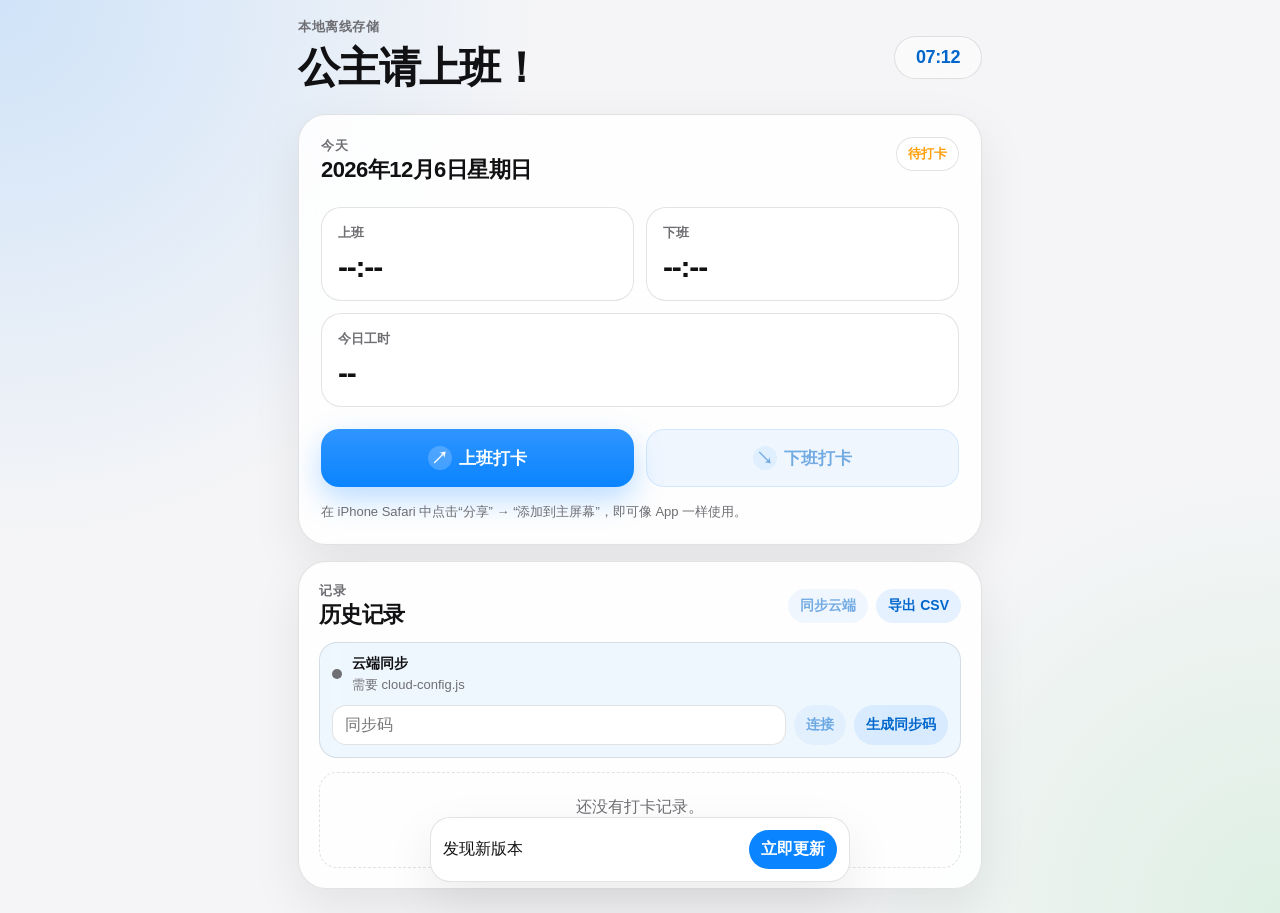
==== index.html @ 79efb6a6 "Add button to generate sync code in index.html" ====
<!doctype html>
<html lang="zh-CN">
<head>
  <meta charset="utf-8" />
  <meta name="viewport" content="width=device-width, initial-scale=1, viewport-fit=cover" />
  <meta name="description" content="一个极简、离线可用、支持云端同步的工作打卡 PWA。" />
  <meta name="theme-color" content="#f5f5f7" media="(prefers-color-scheme: light)" />
  <meta name="theme-color" content="#0b0b0f" media="(prefers-color-scheme: dark)" />
  <meta name="apple-mobile-web-app-capable" content="yes" />
  <meta name="apple-mobile-web-app-status-bar-style" content="default" />
  <meta name="apple-mobile-web-app-title" content="上班打卡" />
  <title>上班打卡</title>
  <link rel="manifest" href="./manifest.json" />
  <link rel="apple-touch-icon" href="./icons/apple-touch-icon.png" />
  <link rel="icon" type="image/png" sizes="192x192" href="./icons/icon-192.png" />
  <link rel="stylesheet" href="./style.css" />
</head>
<body>
  <noscript>
    <div class="noscript">这个打卡应用需要启用 JavaScript 才能运行。 / This work clock app needs JavaScript to run.</div>
  </noscript>

  <div class="app-shell">
    <header class="topbar" aria-label="应用顶部信息" data-i18n-aria-label="topbarAria">
      <div>
        <p class="eyebrow" id="connectionStatus">本地离线存储</p>
        <h1>公主请上班！</h1>
      </div>
      <div class="clock-pill" aria-live="polite">
        <span id="currentTime">--:--</span>
      </div>
    </header>

    <main>
      <section class="card today-card" aria-labelledby="todayTitle">
        <div class="section-heading">
          <div>
            <p class="eyebrow" data-i18n="todayEyebrow">今天</p>
            <h2 id="todayTitle">--</h2>
          </div>
          <span class="status-badge" id="todayStatus">待打卡</span>
        </div>

        <div class="summary-grid" aria-label="今日打卡摘要" data-i18n-aria-label="summaryAria">
          <div class="summary-item">
            <span data-i18n="clockInLabel">上班</span>
            <strong id="todayIn">--:--</strong>
          </div>
          <div class="summary-item">
            <span data-i18n="clockOutLabel">下班</span>
            <strong id="todayOut">--:--</strong>
          </div>
          <div class="summary-item wide">
            <span data-i18n="durationLabel">今日工时</span>
            <strong id="todayDuration">--</strong>
          </div>
        </div>

        <div class="action-row">
          <button class="primary-button" id="clockInButton" type="button">
            <span class="button-icon">↗</span>
            <span class="button-label" data-i18n="clockInButton">上班打卡</span>
          </button>
          <button class="secondary-button" id="clockOutButton" type="button">
            <span class="button-icon">↘</span>
            <span class="button-label" data-i18n="clockOutButton">下班打卡</span>
          </button>
        </div>

        <p class="hint" id="installHint" data-i18n="installHint">在 iPhone Safari 中点击“分享” → “添加到主屏幕”，即可像 App 一样使用。</p>
      </section>

      <section class="card history-card" aria-labelledby="historyTitle">
        <div class="section-heading compact">
          <div>
            <p class="eyebrow" data-i18n="recordsEyebrow">记录</p>
            <h2 id="historyTitle" data-i18n="historyTitle">历史记录</h2>
          </div>
          <div class="toolbar-buttons">
            <button class="text-button" id="cloudSyncButton" type="button" data-i18n="cloudSyncButton">同步云端</button>
            <button class="text-button" id="exportButton" type="button" data-i18n="exportButton">导出 CSV</button>
          </div>
        </div>

        <div class="cloud-sync" id="cloudSyncPanel">
          <div class="cloud-sync-status">
            <span class="cloud-dot" id="cloudDot" aria-hidden="true"></span>
            <div>
              <div class="cloud-title" data-i18n="cloudTitle">云端同步</div>
              <div class="cloud-meta" id="cloudStatus">未配置</div>
            </div>
          </div>
          <div class="cloud-form">
            <input class="cloud-input" id="cloudCodeInput" type="password" autocomplete="off" placeholder="同步码" aria-label="云端同步码" data-i18n-placeholder="syncCodePlaceholder" data-i18n-aria-label="syncCodeAria" />
            <button class="text-button" id="cloudConnectButton" type="button" data-i18n="connectButton">连接</button>
            <button class="text-button" id="cloudCreateButton" type="button">生成同步码</button>
            <button class="text-button danger-text-button" id="cloudDisconnectButton" type="button" hidden data-i18n="disconnectButton">断开</button>
          </div>
        </div>

        <div class="history-list" id="historyList" aria-live="polite"></div>
      </section>
    </main>
  </div>

  <div class="toast" id="toast" role="status" aria-live="polite"></div>

  <div class="update-banner" id="updateBanner" hidden>
    <span data-i18n="updateAvailable">发现新版本</span>
    <button id="reloadButton" type="button" data-i18n="reloadButton">立即更新</button>
  </div>
  
  <script src="./cloud-config.js" defer></script>
  <script src="./script.js" defer></script>
</body>
</html>
---- style.css ----
:root {
  color-scheme: light dark;
  --bg: #f5f5f7;
  --card: rgba(255, 255, 255, 0.88);
  --card-strong: #ffffff;
  --text: #111113;
  --muted: #6e6e73;
  --line: rgba(60, 60, 67, 0.14);
  --blue: #0a84ff;
  --blue-strong: #0066cc;
  --green: #34c759;
  --orange: #ff9f0a;
  --shadow: 0 18px 50px rgba(0, 0, 0, 0.08);
  --radius-large: 28px;
  --radius-medium: 20px;
  --safe-top: env(safe-area-inset-top, 0px);
  --safe-bottom: env(safe-area-inset-bottom, 0px);
  font-family: -apple-system, BlinkMacSystemFont, "SF Pro Display", "SF Pro Text", "Helvetica Neue", Arial, sans-serif;
}

@media (prefers-color-scheme: dark) {
  :root {
    --bg: #0b0b0f;
    --card: rgba(28, 28, 30, 0.88);
    --card-strong: #1c1c1e;
    --text: #f5f5f7;
    --muted: #98989d;
    --line: rgba(235, 235, 245, 0.13);
    --blue-strong: #409cff;
    --shadow: 0 18px 50px rgba(0, 0, 0, 0.32);
  }
}

* {
  box-sizing: border-box;
}

html {
  min-height: 100%;
  background: var(--bg);
}

body {
  min-height: 100%;
  margin: 0;
  color: var(--text);
  background:
    radial-gradient(circle at top left, rgba(10, 132, 255, 0.16), transparent 34rem),
    radial-gradient(circle at bottom right, rgba(52, 199, 89, 0.12), transparent 28rem),
    var(--bg);
  -webkit-font-smoothing: antialiased;
  text-rendering: optimizeLegibility;
}

button,
input,
textarea,
select {
  font: inherit;
}

button {
  border: 0;
  cursor: pointer;
  -webkit-tap-highlight-color: transparent;
}

button:disabled {
  cursor: not-allowed;
  opacity: 0.55;
}

.noscript {
  margin: 1rem;
  padding: 1rem;
  border-radius: 16px;
  color: #ffffff;
  background: #ff3b30;
}

.app-shell {
  width: min(100%, 720px);
  min-height: 100dvh;
  margin: 0 auto;
  padding: calc(18px + var(--safe-top)) 18px calc(24px + var(--safe-bottom));
}

.topbar {
  display: flex;
  align-items: center;
  justify-content: space-between;
  gap: 18px;
  margin-bottom: 18px;
}

.topbar-actions {
  flex: none;
  display: flex;
  align-items: center;
  gap: 8px;
}

.language-switch {
  display: inline-flex;
  gap: 2px;
  padding: 3px;
  border: 1px solid var(--line);
  border-radius: 999px;
  background: rgba(255, 255, 255, 0.54);
  backdrop-filter: blur(24px);
  -webkit-backdrop-filter: blur(24px);
}

.language-option {
  min-width: 38px;
  height: 32px;
  padding: 0 10px;
  border-radius: 999px;
  color: var(--muted);
  background: transparent;
  font-size: 13px;
  font-weight: 780;
}

.language-option.active {
  color: #ffffff;
  background: var(--blue);
}

h1,
h2,
p {
  margin: 0;
}

h1 {
  margin-top: 4px;
  font-size: clamp(28px, 7vw, 42px);
  font-weight: 800;
  letter-spacing: -0.04em;
}

h2 {
  font-size: 22px;
  font-weight: 750;
  letter-spacing: -0.025em;
}

.eyebrow {
  color: var(--muted);
  font-size: 13px;
  font-weight: 650;
  letter-spacing: 0.04em;
  text-transform: uppercase;
}

.clock-pill,
.status-badge {
  flex: none;
  border: 1px solid var(--line);
  border-radius: 999px;
  background: rgba(255, 255, 255, 0.54);
  backdrop-filter: blur(24px);
  -webkit-backdrop-filter: blur(24px);
}

@media (prefers-color-scheme: dark) {
  .language-switch,
  .clock-pill,
  .status-badge {
    background: rgba(255, 255, 255, 0.07);
  }
}

.clock-pill {
  min-width: 88px;
  padding: 10px 14px;
  text-align: center;
  color: var(--blue-strong);
  font-size: 18px;
  font-weight: 800;
  letter-spacing: -0.02em;
}

.card {
  border: 1px solid var(--line);
  border-radius: var(--radius-large);
  background: var(--card);
  box-shadow: var(--shadow);
  backdrop-filter: blur(28px);
  -webkit-backdrop-filter: blur(28px);
}

.today-card {
  padding: 22px;
}

.history-card {
  margin-top: 16px;
  padding: 20px;
}

.section-heading {
  display: flex;
  align-items: flex-start;
  justify-content: space-between;
  gap: 16px;
}

.section-heading.compact {
  align-items: center;
  margin-bottom: 12px;
}

.toolbar-buttons {
  display: flex;
  flex-wrap: wrap;
  justify-content: flex-end;
  gap: 8px;
}

.status-badge {
  padding: 7px 11px;
  color: var(--orange);
  font-size: 13px;
  font-weight: 750;
  white-space: nowrap;
}

.status-badge.done {
  color: var(--green);
}

.status-badge.working {
  color: var(--blue-strong);
}

.summary-grid {
  display: grid;
  grid-template-columns: repeat(2, minmax(0, 1fr));
  gap: 12px;
  margin: 22px 0;
}

.summary-item {
  min-height: 92px;
  padding: 16px;
  border: 1px solid var(--line);
  border-radius: var(--radius-medium);
  background: var(--card-strong);
}

.summary-item.wide {
  grid-column: 1 / -1;
}

.summary-item span {
  display: block;
  color: var(--muted);
  font-size: 13px;
  font-weight: 650;
}

.summary-item strong {
  display: block;
  margin-top: 8px;
  font-size: 30px;
  font-weight: 820;
  letter-spacing: -0.04em;
}

.action-row {
  display: grid;
  grid-template-columns: repeat(2, minmax(0, 1fr));
  gap: 12px;
}

.primary-button,
.secondary-button {
  min-height: 58px;
  padding: 0 16px;
  border-radius: 18px;
  font-size: 17px;
  font-weight: 780;
  transition: transform 140ms ease, opacity 140ms ease;
}

.primary-button:active,
.secondary-button:active,
.text-button:active {
  transform: scale(0.98);
}

.primary-button {
  color: #ffffff;
  background: linear-gradient(180deg, #2f95ff, #0a84ff);
  box-shadow: 0 12px 30px rgba(10, 132, 255, 0.28);
}

.secondary-button {
  color: var(--blue-strong);
  border: 1px solid rgba(10, 132, 255, 0.24);
  background: rgba(10, 132, 255, 0.1);
}

.button-icon {
  display: inline-flex;
  width: 24px;
  height: 24px;
  align-items: center;
  justify-content: center;
  margin-right: 3px;
  border-radius: 999px;
  background: rgba(255, 255, 255, 0.2);
}

.secondary-button .button-icon {
  background: rgba(10, 132, 255, 0.14);
}

.hint {
  margin-top: 16px;
  color: var(--muted);
  font-size: 13px;
  line-height: 1.45;
}

.text-button {
  padding: 8px 12px;
  border-radius: 999px;
  color: var(--blue-strong);
  background: rgba(10, 132, 255, 0.1);
  font-size: 14px;
  font-weight: 720;
}

.danger-text-button {
  color: #dc2626;
  background: rgba(220, 38, 38, 0.1);
}

.cloud-sync {
  display: grid;
  gap: 12px;
  margin-bottom: 14px;
  padding: 12px;
  border: 1px solid var(--line);
  border-radius: 18px;
  background: rgba(10, 132, 255, 0.06);
}

.cloud-sync-status {
  display: flex;
  min-width: 0;
  align-items: center;
  gap: 10px;
}

.cloud-dot {
  flex: none;
  width: 10px;
  height: 10px;
  border-radius: 999px;
  background: var(--muted);
}

.cloud-dot.ready {
  background: var(--green);
}

.cloud-dot.syncing {
  background: var(--blue);
  animation: pulse 900ms ease-in-out infinite;
}

.cloud-dot.offline,
.cloud-dot.error {
  background: var(--orange);
}

.cloud-title {
  font-size: 14px;
  font-weight: 760;
}

.cloud-meta {
  margin-top: 3px;
  color: var(--muted);
  font-size: 13px;
  line-height: 1.35;
}

.cloud-form {
  display: grid;
  grid-template-columns: minmax(0, 1fr) auto auto;
  gap: 8px;
}

.cloud-input {
  min-width: 0;
  min-height: 40px;
  padding: 0 12px;
  border: 1px solid var(--line);
  border-radius: 14px;
  color: var(--text);
  background: var(--card-strong);
  outline: none;
}

.cloud-input:focus {
  border-color: rgba(10, 132, 255, 0.7);
}

.history-list {
  display: grid;
  gap: 10px;
}

.history-item {
  display: grid;
  grid-template-columns: 1fr auto;
  gap: 12px;
  padding: 14px;
  border: 1px solid var(--line);
  border-radius: 18px;
  background: var(--card-strong);
}

.history-date {
  font-weight: 760;
  letter-spacing: -0.018em;
}

.history-meta {
  margin-top: 6px;
  color: var(--muted);
  font-size: 13px;
  line-height: 1.35;
}

.history-duration {
  align-self: center;
  padding: 7px 10px;
  border-radius: 999px;
  color: var(--blue-strong);
  background: rgba(10, 132, 255, 0.1);
  font-size: 13px;
  font-weight: 760;
  white-space: nowrap;
}

.empty-state {
  padding: 22px 14px;
  border: 1px dashed var(--line);
  border-radius: 18px;
  color: var(--muted);
  text-align: center;
  line-height: 1.55;
}

.toast {
  position: fixed;
  right: 18px;
  bottom: calc(22px + var(--safe-bottom));
  left: 18px;
  z-index: 20;
  max-width: 420px;
  margin: 0 auto;
  padding: 14px 16px;
  border: 1px solid var(--line);
  border-radius: 18px;
  color: var(--text);
  background: var(--card-strong);
  box-shadow: var(--shadow);
  opacity: 0;
  pointer-events: none;
  transform: translateY(16px);
  transition: opacity 180ms ease, transform 180ms ease;
}

.toast.show {
  opacity: 1;
  transform: translateY(0);
}

.update-banner {
  position: fixed;
  right: 18px;
  bottom: calc(18px + var(--safe-bottom));
  left: 18px;
  z-index: 30;
  display: flex;
  max-width: 420px;
  margin: 0 auto;
  align-items: center;
  justify-content: space-between;
  gap: 12px;
  padding: 12px;
  border: 1px solid var(--line);
  border-radius: 20px;
  background: var(--card-strong);
  box-shadow: var(--shadow);
}

.update-banner button {
  padding: 9px 12px;
  border-radius: 999px;
  color: #ffffff;
  background: var(--blue);
  font-weight: 750;
}

@media (max-width: 380px) {
  .app-shell {
    padding-right: 12px;
    padding-left: 12px;
  }

  .topbar {
    align-items: flex-start;
  }

  .topbar-actions {
    flex-direction: column;
    align-items: flex-end;
  }

  .today-card,
  .history-card {
    padding: 16px;
  }

  .action-row {
    grid-template-columns: 1fr;
  }
}

.history-actions {
  display: flex;
  align-items: center;
  gap: 12px;
}

.delete-history-btn {
  border: none;
  background: #fee2e2;
  color: #dc2626;
  border-radius: 999px;
  padding: 8px 12px;
  font-weight: 700;
  cursor: pointer;
}

.delete-history-btn:hover {
  background: #fecaca;
}

.hidden {
  display: none !important;
}

@keyframes pulse {
  0%,
  100% {
    transform: scale(1);
    opacity: 1;
  }

  50% {
    transform: scale(1.35);
    opacity: 0.62;
  }
}

@media (max-width: 460px) {
  .section-heading.compact {
    align-items: stretch;
    flex-direction: column;
  }

  .toolbar-buttons {
    justify-content: stretch;
  }

  .toolbar-buttons .text-button {
    flex: 1;
  }

  .cloud-form {
    grid-template-columns: 1fr;
  }
}
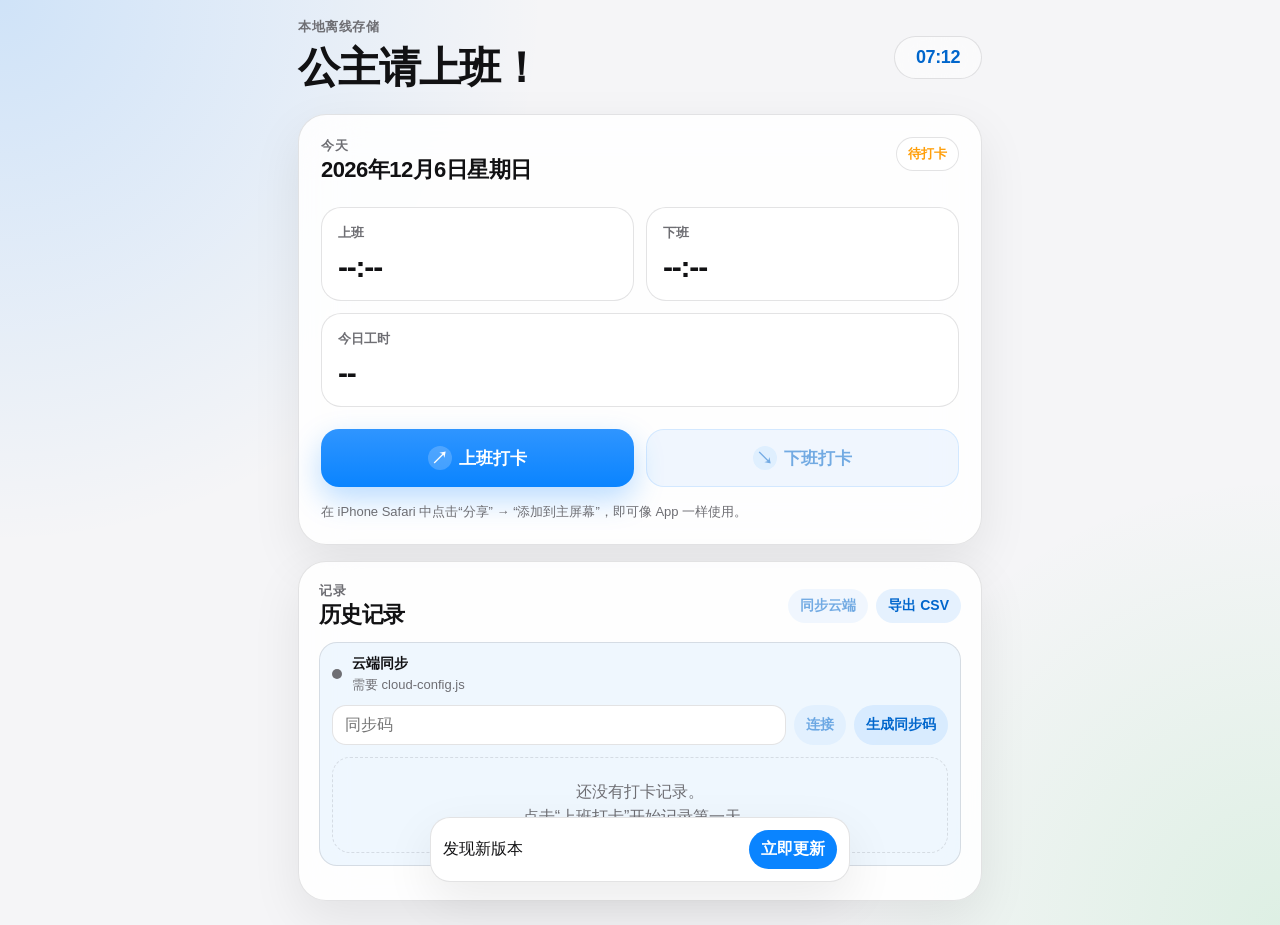
==== commit 5b3717a8: "Add sync code display section to index.html" ====
--- a/index.html
+++ b/index.html
@@ -95,6 +95,7 @@
             <button class="text-button" id="cloudConnectButton" type="button" data-i18n="connectButton">连接</button>
             <button class="text-button" id="cloudCreateButton" type="button">生成同步码</button>
             <button class="text-button danger-text-button" id="cloudDisconnectButton" type="button" hidden data-i18n="disconnectButton">断开</button>
+            <div id="syncCodeDisplay" hidden>当前同步码：<strong id="currentSyncCode"></strong><button id="copySyncCodeButton"class="text-button">复制</button>
           </div>
         </div>
 
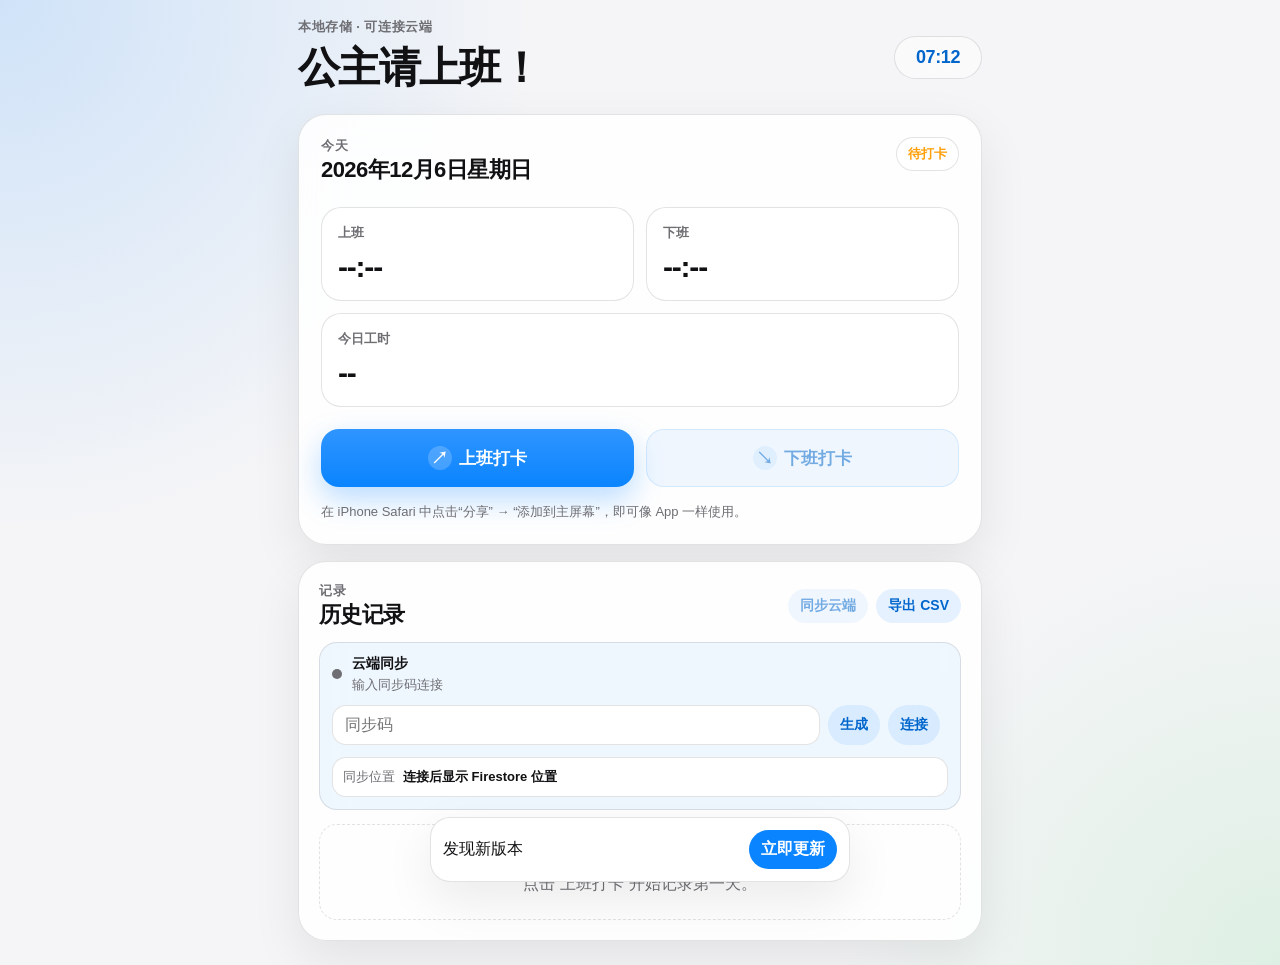
==== commit 828f3225: "Copy Generate Code" ====
--- a/index.html
+++ b/index.html
@@ -92,10 +92,19 @@
           </div>
           <div class="cloud-form">
             <input class="cloud-input" id="cloudCodeInput" type="password" autocomplete="off" placeholder="同步码" aria-label="云端同步码" data-i18n-placeholder="syncCodePlaceholder" data-i18n-aria-label="syncCodeAria" />
+            <button class="text-button" id="cloudCreateButton" type="button" data-i18n="createSyncCodeButton">生成</button>
             <button class="text-button" id="cloudConnectButton" type="button" data-i18n="connectButton">连接</button>
-            <button class="text-button" id="cloudCreateButton" type="button">生成同步码</button>
             <button class="text-button danger-text-button" id="cloudDisconnectButton" type="button" hidden data-i18n="disconnectButton">断开</button>
-            <div id="syncCodeDisplay" hidden>当前同步码：<strong id="currentSyncCode"></strong><button id="copySyncCodeButton"class="text-button">复制</button>
+          </div>
+          <div class="sync-code-display" id="syncCodeDisplay" hidden>
+            <span data-i18n="currentSyncCodeLabel">当前同步码</span>
+            <strong id="currentSyncCode"></strong>
+            <button id="copySyncCodeButton" class="text-button" type="button" data-i18n="copySyncCodeButton">复制</button>
+          </div>
+          <div class="cloud-destination" id="cloudDestination">
+            <span data-i18n="cloudDestinationLabel">同步位置</span>
+            <strong id="cloudDestinationText">--</strong>
+            <a class="cloud-console-link" id="cloudConsoleLink" href="#" target="_blank" rel="noopener" hidden data-i18n="cloudConsoleLink">查看数据</a>
           </div>
         </div>
 
--- a/style.css
+++ b/style.css
@@ -392,7 +392,7 @@
 
 .cloud-form {
   display: grid;
-  grid-template-columns: minmax(0, 1fr) auto auto;
+  grid-template-columns: minmax(0, 1fr) auto auto auto;
   gap: 8px;
 }
 
@@ -409,6 +409,52 @@
 
 .cloud-input:focus {
   border-color: rgba(10, 132, 255, 0.7);
+}
+
+.sync-code-display,
+.cloud-destination {
+  display: flex;
+  align-items: center;
+  gap: 8px;
+  min-width: 0;
+  padding: 10px;
+  border: 1px solid var(--line);
+  border-radius: 14px;
+  background: var(--card-strong);
+  color: var(--muted);
+  font-size: 13px;
+  line-height: 1.35;
+}
+
+.sync-code-display[hidden] {
+  display: none;
+}
+
+.sync-code-display strong,
+.cloud-destination strong {
+  min-width: 0;
+  color: var(--text);
+  font-weight: 760;
+  overflow-wrap: anywhere;
+}
+
+.sync-code-display strong {
+  flex: 1;
+}
+
+.sync-code-display .text-button {
+  flex: none;
+}
+
+.cloud-console-link {
+  flex: none;
+  color: var(--blue-strong);
+  font-weight: 760;
+  text-decoration: none;
+}
+
+.cloud-console-link:hover {
+  text-decoration: underline;
 }
 
 .history-list {
@@ -589,4 +635,10 @@
   .cloud-form {
     grid-template-columns: 1fr;
   }
-}
+
+  .sync-code-display,
+  .cloud-destination {
+    align-items: flex-start;
+    flex-direction: column;
+  }
+}
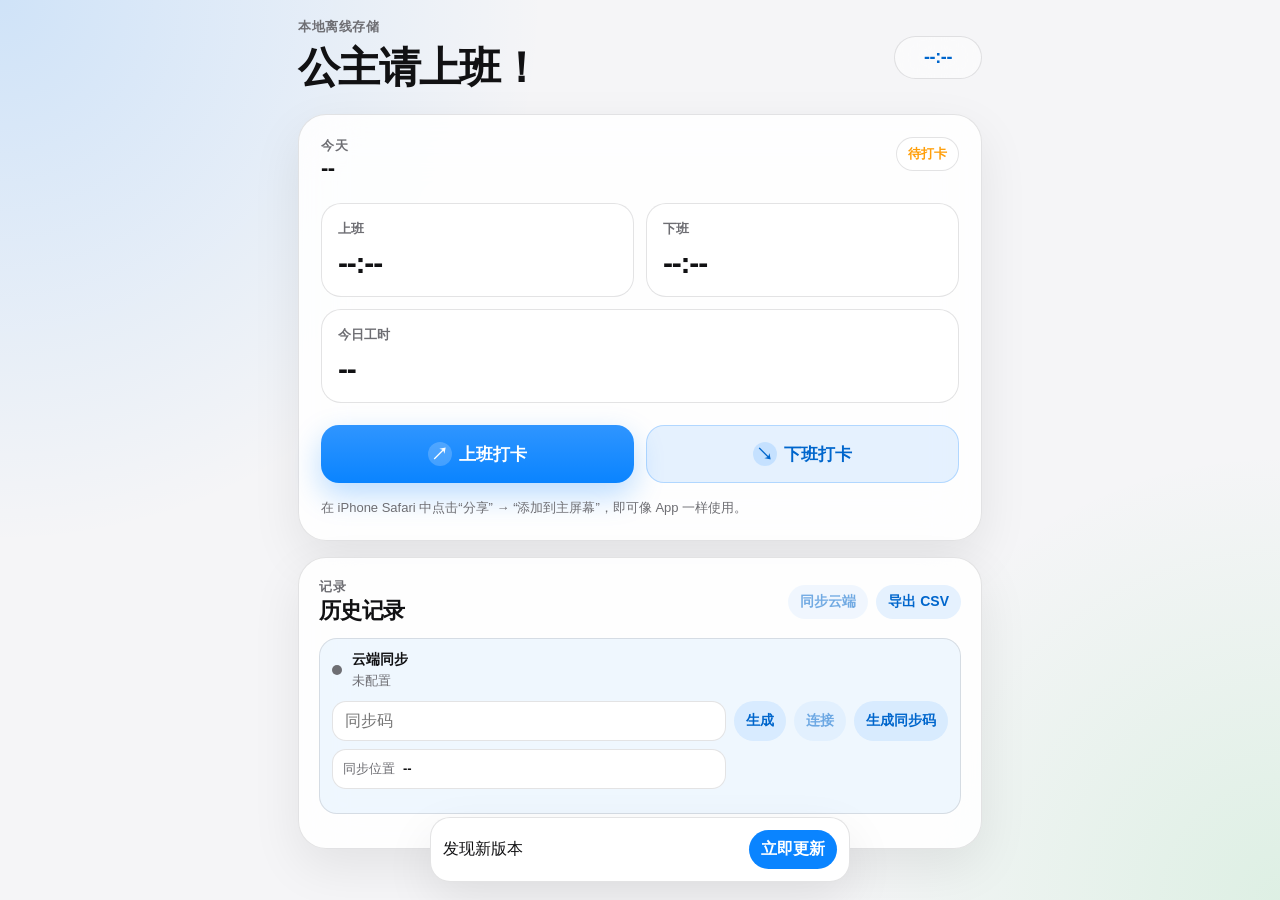
==== commit ac87c337: "Merge branch 'main' of https://github.com/Xiaojufafa/xiaojufafa.github.io" ====
--- a/index.html
+++ b/index.html
@@ -94,7 +94,9 @@
             <input class="cloud-input" id="cloudCodeInput" type="password" autocomplete="off" placeholder="同步码" aria-label="云端同步码" data-i18n-placeholder="syncCodePlaceholder" data-i18n-aria-label="syncCodeAria" />
             <button class="text-button" id="cloudCreateButton" type="button" data-i18n="createSyncCodeButton">生成</button>
             <button class="text-button" id="cloudConnectButton" type="button" data-i18n="connectButton">连接</button>
+            <button class="text-button" id="cloudCreateButton" type="button">生成同步码</button>
             <button class="text-button danger-text-button" id="cloudDisconnectButton" type="button" hidden data-i18n="disconnectButton">断开</button>
+            <div id="syncCodeDisplay" hidden>当前同步码：<strong id="currentSyncCode"></strong><button id="copySyncCodeButton"class="text-button">复制</button>
           </div>
           <div class="sync-code-display" id="syncCodeDisplay" hidden>
             <span data-i18n="currentSyncCodeLabel">当前同步码</span>
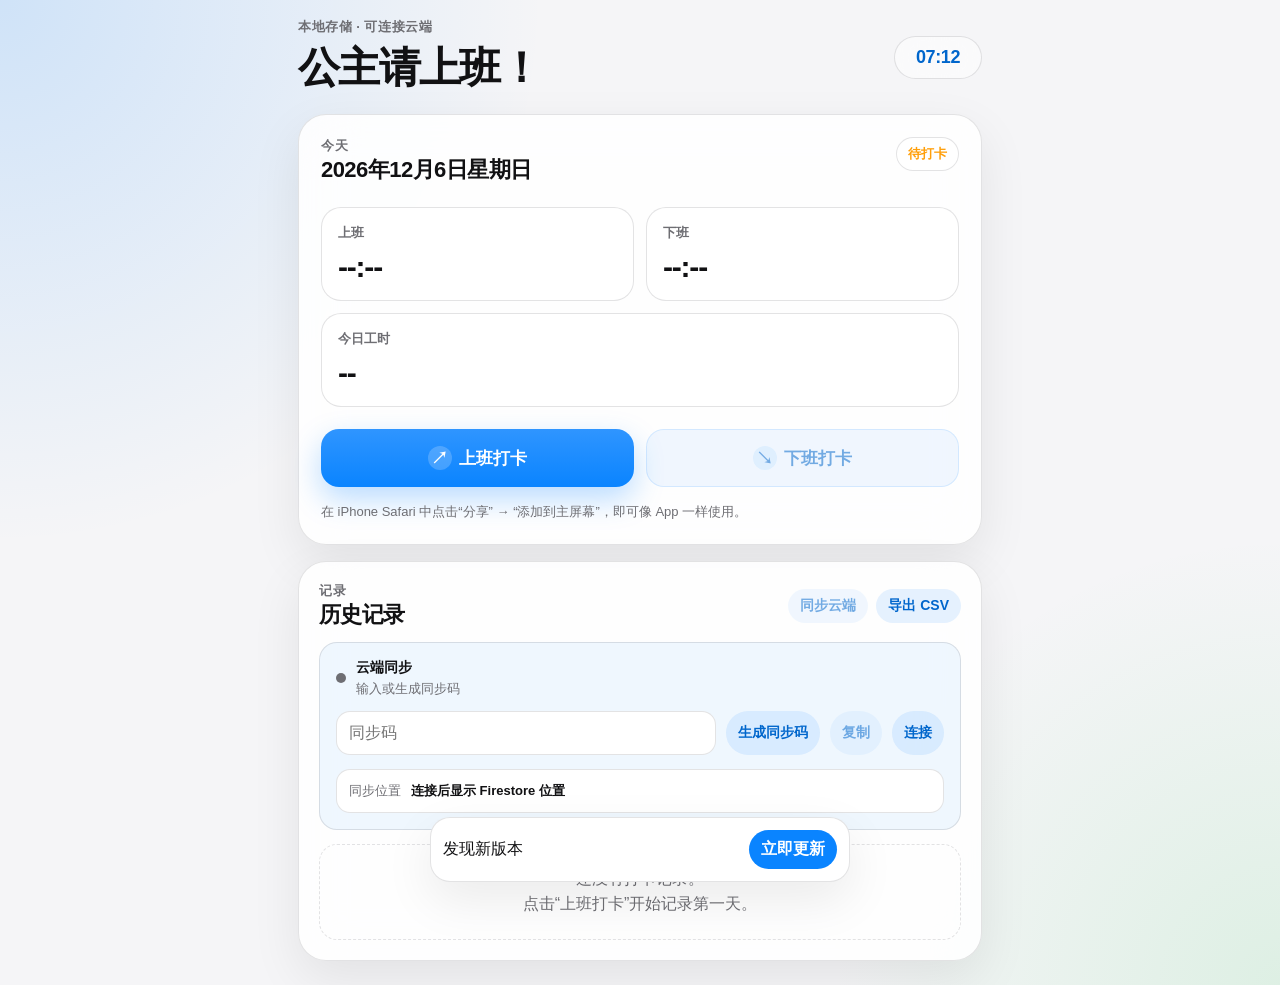
==== commit fae40e2b: "Fix the UI of 历史记录" ====
--- a/index.html
+++ b/index.html
@@ -91,17 +91,11 @@
             </div>
           </div>
           <div class="cloud-form">
-            <input class="cloud-input" id="cloudCodeInput" type="password" autocomplete="off" placeholder="同步码" aria-label="云端同步码" data-i18n-placeholder="syncCodePlaceholder" data-i18n-aria-label="syncCodeAria" />
-            <button class="text-button" id="cloudCreateButton" type="button" data-i18n="createSyncCodeButton">生成</button>
+            <input class="cloud-input" id="cloudCodeInput" type="text" autocomplete="off" autocapitalize="characters" spellcheck="false" placeholder="同步码" aria-label="云端同步码" data-i18n-placeholder="syncCodePlaceholder" data-i18n-aria-label="syncCodeAria" />
+            <button class="text-button" id="cloudCreateButton" type="button" data-i18n="createSyncCodeButton">生成同步码</button>
+            <button id="copySyncCodeButton" class="text-button" type="button" data-i18n="copySyncCodeButton">复制</button>
             <button class="text-button" id="cloudConnectButton" type="button" data-i18n="connectButton">连接</button>
-            <button class="text-button" id="cloudCreateButton" type="button">生成同步码</button>
             <button class="text-button danger-text-button" id="cloudDisconnectButton" type="button" hidden data-i18n="disconnectButton">断开</button>
-            <div id="syncCodeDisplay" hidden>当前同步码：<strong id="currentSyncCode"></strong><button id="copySyncCodeButton"class="text-button">复制</button>
-          </div>
-          <div class="sync-code-display" id="syncCodeDisplay" hidden>
-            <span data-i18n="currentSyncCodeLabel">当前同步码</span>
-            <strong id="currentSyncCode"></strong>
-            <button id="copySyncCodeButton" class="text-button" type="button" data-i18n="copySyncCodeButton">复制</button>
           </div>
           <div class="cloud-destination" id="cloudDestination">
             <span data-i18n="cloudDestinationLabel">同步位置</span>
--- a/style.css
+++ b/style.css
@@ -341,12 +341,14 @@
 
 .cloud-sync {
   display: grid;
-  gap: 12px;
+  grid-template-columns: minmax(0, 1fr);
+  gap: 14px;
   margin-bottom: 14px;
-  padding: 12px;
+  padding: 16px;
   border: 1px solid var(--line);
   border-radius: 18px;
   background: rgba(10, 132, 255, 0.06);
+  overflow: hidden;
 }
 
 .cloud-sync-status {
@@ -392,13 +394,15 @@
 
 .cloud-form {
   display: grid;
-  grid-template-columns: minmax(0, 1fr) auto auto auto;
-  gap: 8px;
+  grid-template-columns: minmax(260px, 1fr) auto auto auto;
+  gap: 10px;
+  align-items: stretch;
 }
 
 .cloud-input {
   min-width: 0;
-  min-height: 40px;
+  width: 100%;
+  min-height: 44px;
   padding: 0 12px;
   border: 1px solid var(--line);
   border-radius: 14px;
@@ -411,13 +415,17 @@
   border-color: rgba(10, 132, 255, 0.7);
 }
 
-.sync-code-display,
+#cloudDisconnectButton {
+  justify-self: start;
+}
+
 .cloud-destination {
-  display: flex;
-  align-items: center;
-  gap: 8px;
+  display: grid;
+  grid-template-columns: auto minmax(0, 1fr) auto;
+  align-items: start;
+  gap: 8px 10px;
   min-width: 0;
-  padding: 10px;
+  padding: 12px;
   border: 1px solid var(--line);
   border-radius: 14px;
   background: var(--card-strong);
@@ -426,28 +434,16 @@
   line-height: 1.35;
 }
 
-.sync-code-display[hidden] {
-  display: none;
-}
-
-.sync-code-display strong,
 .cloud-destination strong {
   min-width: 0;
   color: var(--text);
   font-weight: 760;
   overflow-wrap: anywhere;
-}
-
-.sync-code-display strong {
-  flex: 1;
-}
-
-.sync-code-display .text-button {
-  flex: none;
+  word-break: break-word;
 }
 
 .cloud-console-link {
-  flex: none;
+  justify-self: end;
   color: var(--blue-strong);
   font-weight: 760;
   text-decoration: none;
@@ -636,9 +632,20 @@
     grid-template-columns: 1fr;
   }
 
-  .sync-code-display,
   .cloud-destination {
-    align-items: flex-start;
-    flex-direction: column;
-  }
-}
+    grid-template-columns: 1fr;
+  }
+
+  .cloud-console-link {
+    grid-column: 1;
+    justify-self: start;
+  }
+
+  .history-item {
+    grid-template-columns: 1fr;
+  }
+
+  .history-actions {
+    justify-content: space-between;
+  }
+}
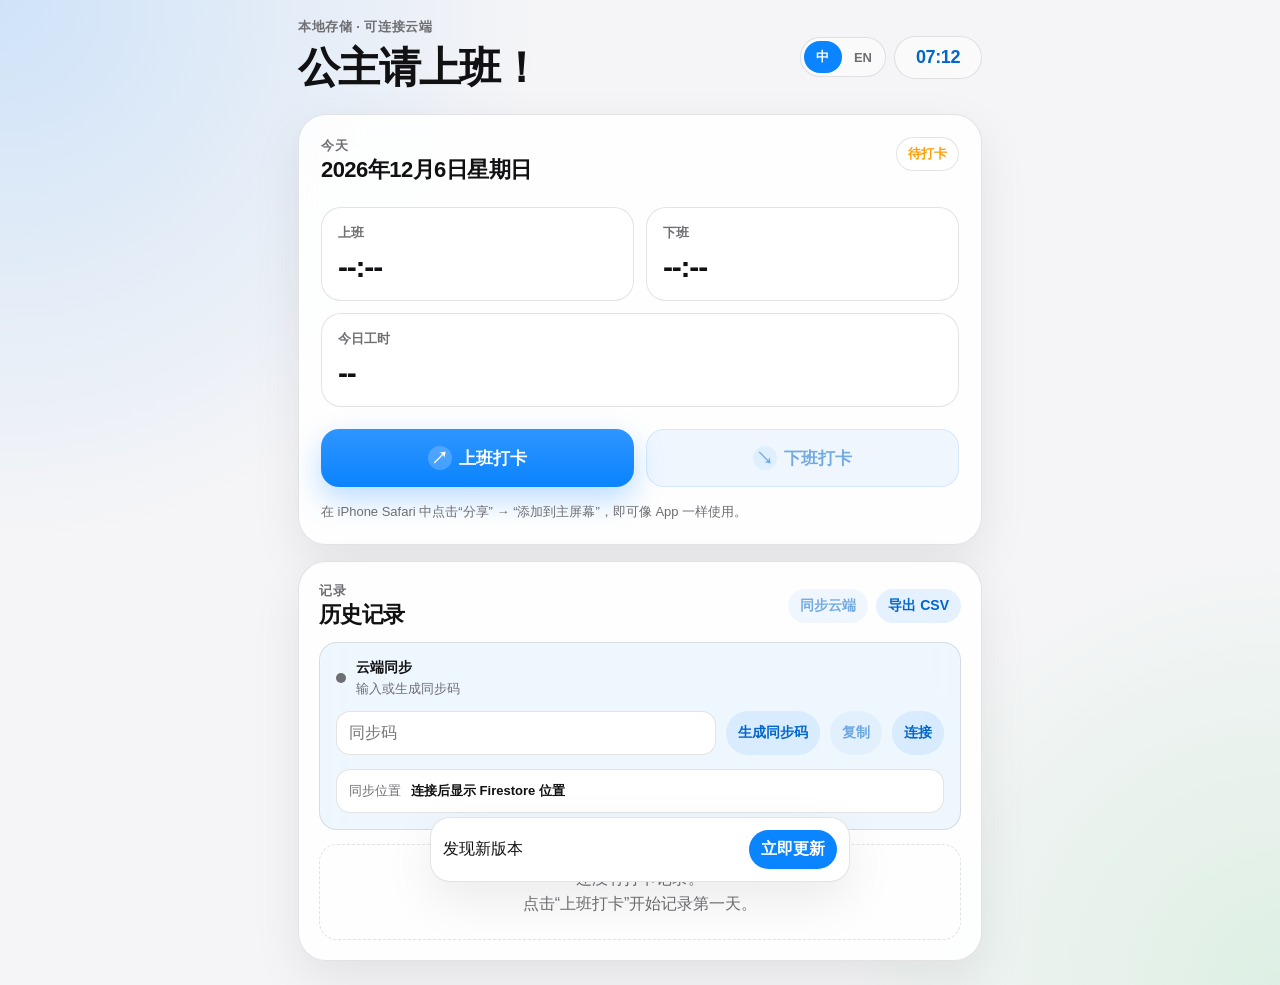
==== commit f5c852d8: "Add language switch" ====
--- a/index.html
+++ b/index.html
@@ -24,10 +24,16 @@
     <header class="topbar" aria-label="应用顶部信息" data-i18n-aria-label="topbarAria">
       <div>
         <p class="eyebrow" id="connectionStatus">本地离线存储</p>
-        <h1>公主请上班！</h1>
+        <h1 data-i18n="appHeading">公主请上班！</h1>
       </div>
-      <div class="clock-pill" aria-live="polite">
-        <span id="currentTime">--:--</span>
+      <div class="topbar-actions">
+        <div class="language-switch" role="group" aria-label="切换语言" data-i18n-aria-label="languageSwitchAria">
+          <button class="language-option active" data-language="zh" type="button" aria-pressed="true">中</button>
+          <button class="language-option" data-language="en" type="button" aria-pressed="false">EN</button>
+        </div>
+        <div class="clock-pill" aria-live="polite">
+          <span id="currentTime">--:--</span>
+        </div>
       </div>
     </header>
 
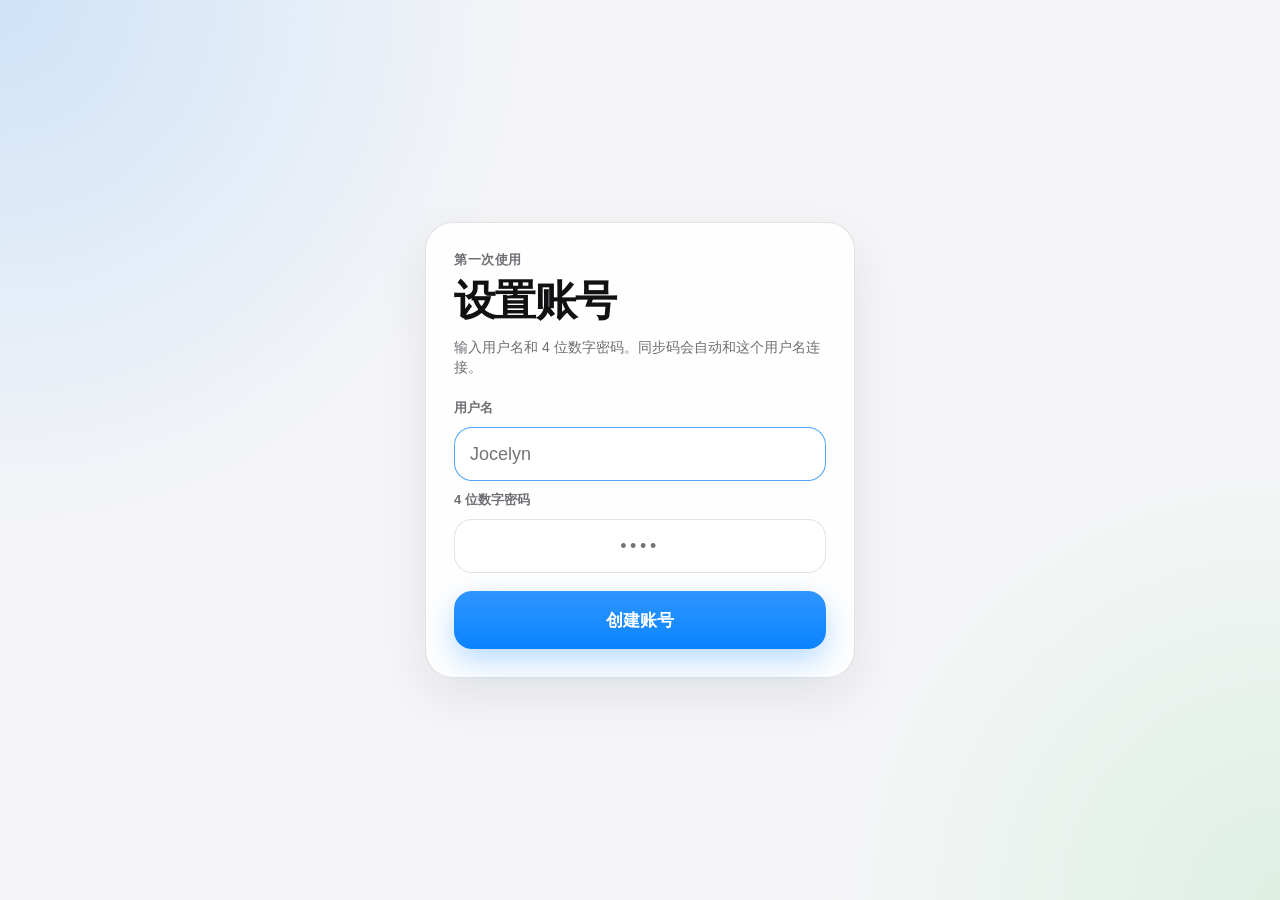
==== commit 4e26ef75: "Update for Login System and Manager mode" ====
--- a/index.html
+++ b/index.html
@@ -20,7 +20,55 @@
     <div class="noscript">这个打卡应用需要启用 JavaScript 才能运行。 / This work clock app needs JavaScript to run.</div>
   </noscript>
 
-  <div class="app-shell">
+  <section class="auth-shell" id="authShell" hidden aria-live="polite">
+    <div class="auth-card" id="setupAccountView" hidden>
+      <p class="eyebrow" data-i18n="setupEyebrow">第一次使用</p>
+      <h1 data-i18n="setupTitle">设置账号</h1>
+      <p class="auth-copy" data-i18n="setupCopy">输入用户名和 4 位数字密码。同步码会自动和这个用户名连接。</p>
+      <form class="auth-form" id="setupAccountForm">
+        <label class="field-label" for="setupUsername" data-i18n="usernameLabel">用户名</label>
+        <input class="auth-input" id="setupUsername" type="text" autocomplete="username" placeholder="Jocelyn" data-i18n-placeholder="usernamePlaceholder" />
+        <label class="field-label" for="setupPassword" data-i18n="passwordLabel">4 位数字密码</label>
+        <input class="auth-input pin-input" id="setupPassword" type="password" inputmode="numeric" pattern="[0-9]{4}" maxlength="4" autocomplete="new-password" placeholder="••••" data-i18n-placeholder="pinPlaceholder" />
+        <button class="primary-button auth-submit" type="submit" data-i18n="setupButton">创建账号</button>
+      </form>
+    </div>
+
+    <div class="auth-card" id="loginUsernameView" hidden>
+      <p class="eyebrow" data-i18n="loginEyebrow">欢迎回来</p>
+      <h1 data-i18n="loginTitle">用户名</h1>
+      <form class="auth-form" id="loginUsernameForm">
+        <input class="auth-input" id="loginUsername" type="text" autocomplete="username" placeholder="Jocelyn" data-i18n-placeholder="usernamePlaceholder" />
+        <button class="primary-button auth-submit" type="submit" data-i18n="nextButton">下一步</button>
+      </form>
+    </div>
+
+    <div class="auth-card phone-login-card" id="loginPasswordView" hidden>
+      <p class="eyebrow" id="loginPasswordEyebrow">Jocelyn</p>
+      <h1 data-i18n="enterPasswordTitle">输入密码</h1>
+      <div class="pin-dots" id="pinDots" aria-hidden="true">
+        <span></span><span></span><span></span><span></span>
+      </div>
+      <input class="hidden-pin-input" id="loginPassword" type="password" inputmode="numeric" maxlength="4" autocomplete="current-password" aria-label="4 digit Password" data-i18n-aria-label="passwordLabel" />
+      <div class="number-pad" aria-label="Password keypad">
+        <button type="button" data-pin="1">1</button>
+        <button type="button" data-pin="2">2</button>
+        <button type="button" data-pin="3">3</button>
+        <button type="button" data-pin="4">4</button>
+        <button type="button" data-pin="5">5</button>
+        <button type="button" data-pin="6">6</button>
+        <button type="button" data-pin="7">7</button>
+        <button type="button" data-pin="8">8</button>
+        <button type="button" data-pin="9">9</button>
+        <button class="pad-action" type="button" id="pinBackButton" data-i18n-aria-label="backspaceButton" aria-label="Delete">⌫</button>
+        <button type="button" data-pin="0">0</button>
+        <button class="pad-action" type="button" id="pinClearButton" data-i18n="clearButton">清除</button>
+      </div>
+      <button class="text-button auth-back-button" id="backToUsernameButton" type="button" data-i18n="backButton">返回</button>
+    </div>
+  </section>
+
+  <div class="app-shell" id="appShell" hidden>
     <header class="topbar" aria-label="应用顶部信息" data-i18n-aria-label="topbarAria">
       <div>
         <p class="eyebrow" id="connectionStatus">本地离线存储</p>
@@ -34,6 +82,7 @@
         <div class="clock-pill" aria-live="polite">
           <span id="currentTime">--:--</span>
         </div>
+        <button class="manager-mode-button" id="managerModeButton" type="button" data-i18n-aria-label="managerModeButton" aria-label="老赖操控">⚙</button>
       </div>
     </header>
 
@@ -73,6 +122,40 @@
           </button>
         </div>
 
+        <div class="manager-panel" id="managerPanel" hidden>
+          <div>
+            <p class="eyebrow" data-i18n="managerEyebrow">老赖操控</p>
+            <p class="manager-copy" data-i18n="managerCopy">受保护操作需要老赖操控密码。</p>
+          </div>
+          <form class="manager-unlock" id="managerUnlockForm">
+            <input class="cloud-input" id="managerPasswordInput" type="password" inputmode="numeric" autocomplete="off" placeholder="密码" data-i18n-placeholder="managerPasswordPlaceholder" aria-label="老赖操控密码" data-i18n-aria-label="managerPasswordLabel" />
+            <button class="text-button" type="submit" data-i18n="managerUnlockButton">开启</button>
+          </form>
+          <div class="manager-actions" id="managerActions" hidden>
+            <button class="text-button" id="resetClockInButton" type="button" data-i18n="resetClockInButton">重新上班</button>
+            <button class="text-button" id="editDurationButton" type="button" data-i18n="editDurationButton">修改工时</button>
+          </div>
+          <form class="duration-editor" id="durationEditor" hidden>
+            <label>
+              <span data-i18n="workStartLabel">开始</span>
+              <input class="cloud-input" id="workStartInput" type="time" required />
+            </label>
+            <label>
+              <span data-i18n="workEndLabel">结束</span>
+              <input class="cloud-input" id="workEndInput" type="time" required />
+            </label>
+            <label>
+              <span data-i18n="workStartTwoLabel">第二段开始</span>
+              <input class="cloud-input" id="workStartTwoInput" type="time" />
+            </label>
+            <label>
+              <span data-i18n="workEndTwoLabel">第二段结束</span>
+              <input class="cloud-input" id="workEndTwoInput" type="time" />
+            </label>
+            <button class="text-button" type="submit" data-i18n="saveDurationButton">保存</button>
+          </form>
+        </div>
+
         <p class="hint" id="installHint" data-i18n="installHint">在 iPhone Safari 中点击“分享” → “添加到主屏幕”，即可像 App 一样使用。</p>
       </section>
 
@@ -88,29 +171,40 @@
           </div>
         </div>
 
+        <div class="history-list" id="historyList" aria-live="polite"></div>
+
         <div class="cloud-sync" id="cloudSyncPanel">
-          <div class="cloud-sync-status">
-            <span class="cloud-dot" id="cloudDot" aria-hidden="true"></span>
-            <div>
-              <div class="cloud-title" data-i18n="cloudTitle">云端同步</div>
-              <div class="cloud-meta" id="cloudStatus">未配置</div>
+          <button class="cloud-toggle" id="cloudToggleButton" type="button" aria-expanded="false">
+            <span class="cloud-sync-status">
+              <span class="cloud-dot" id="cloudDot" aria-hidden="true"></span>
+              <span>
+                <span class="cloud-title" data-i18n="cloudTitle">云端同步</span>
+                <span class="cloud-meta" id="cloudStatus">未配置</span>
+              </span>
+            </span>
+            <span class="cloud-arrow" id="cloudArrow" aria-hidden="true">⌄</span>
+          </button>
+          <div class="cloud-details" id="cloudDetails" hidden>
+            <div class="account-strip">
+              <span data-i18n="accountLabel">账号</span>
+              <strong id="accountName">--</strong>
+              <button class="text-button danger-text-button" id="signOutButton" type="button" data-i18n="signOutButton">登出</button>
             </div>
-          </div>
-          <div class="cloud-form">
-            <input class="cloud-input" id="cloudCodeInput" type="text" autocomplete="off" autocapitalize="characters" spellcheck="false" placeholder="同步码" aria-label="云端同步码" data-i18n-placeholder="syncCodePlaceholder" data-i18n-aria-label="syncCodeAria" />
-            <button class="text-button" id="cloudCreateButton" type="button" data-i18n="createSyncCodeButton">生成同步码</button>
-            <button id="copySyncCodeButton" class="text-button" type="button" data-i18n="copySyncCodeButton">复制</button>
-            <button class="text-button" id="cloudConnectButton" type="button" data-i18n="connectButton">连接</button>
-            <button class="text-button danger-text-button" id="cloudDisconnectButton" type="button" hidden data-i18n="disconnectButton">断开</button>
-          </div>
-          <div class="cloud-destination" id="cloudDestination">
-            <span data-i18n="cloudDestinationLabel">同步位置</span>
-            <strong id="cloudDestinationText">--</strong>
-            <a class="cloud-console-link" id="cloudConsoleLink" href="#" target="_blank" rel="noopener" hidden data-i18n="cloudConsoleLink">查看数据</a>
-          </div>
-        </div>
-
-        <div class="history-list" id="historyList" aria-live="polite"></div>
+            <div class="cloud-form">
+              <input class="cloud-input" id="cloudCodeInput" type="text" autocomplete="off" autocapitalize="characters" spellcheck="false" placeholder="同步码" aria-label="云端同步码" data-i18n-placeholder="syncCodePlaceholder" data-i18n-aria-label="syncCodeAria" />
+              <button class="text-button" id="cloudCreateButton" type="button" data-i18n="createSyncCodeButton">生成同步码</button>
+              <button id="copySyncCodeButton" class="text-button" type="button" data-i18n="copySyncCodeButton">复制</button>
+              <button class="text-button" id="cloudConnectButton" type="button" data-i18n="connectButton">连接</button>
+              <button class="text-button danger-text-button" id="cloudDisconnectButton" type="button" hidden data-i18n="disconnectButton">断开</button>
+            </div>
+            <div class="cloud-destination" id="cloudDestination">
+              <span data-i18n="cloudDestinationLabel">同步位置</span>
+              <strong id="cloudDestinationText">--</strong>
+              <a class="cloud-console-link" id="cloudConsoleLink" href="#" target="_blank" rel="noopener" hidden data-i18n="cloudConsoleLink">查看数据</a>
+            </div>
+          </div>
+        </div>
+
       </section>
     </main>
   </div>
--- a/style.css
+++ b/style.css
@@ -85,6 +85,126 @@
   padding: calc(18px + var(--safe-top)) 18px calc(24px + var(--safe-bottom));
 }
 
+.auth-shell {
+  display: grid;
+  min-height: 100dvh;
+  place-items: center;
+  padding: calc(24px + var(--safe-top)) 18px calc(24px + var(--safe-bottom));
+}
+
+.auth-card {
+  width: min(100%, 430px);
+  padding: 28px;
+  border: 1px solid var(--line);
+  border-radius: var(--radius-large);
+  background: var(--card);
+  box-shadow: var(--shadow);
+  backdrop-filter: blur(28px);
+  -webkit-backdrop-filter: blur(28px);
+}
+
+.auth-copy,
+.manager-copy {
+  margin-top: 8px;
+  color: var(--muted);
+  font-size: 14px;
+  line-height: 1.45;
+}
+
+.auth-form {
+  display: grid;
+  gap: 10px;
+  margin-top: 22px;
+}
+
+.field-label {
+  color: var(--muted);
+  font-size: 13px;
+  font-weight: 720;
+}
+
+.auth-input {
+  width: 100%;
+  min-height: 54px;
+  padding: 0 15px;
+  border: 1px solid var(--line);
+  border-radius: 18px;
+  color: var(--text);
+  background: var(--card-strong);
+  font-size: 18px;
+  outline: none;
+}
+
+.auth-input:focus {
+  border-color: rgba(10, 132, 255, 0.72);
+}
+
+.pin-input {
+  letter-spacing: 0.2em;
+  text-align: center;
+}
+
+.auth-submit {
+  margin-top: 8px;
+}
+
+.phone-login-card {
+  text-align: center;
+}
+
+.pin-dots {
+  display: flex;
+  justify-content: center;
+  gap: 14px;
+  margin: 26px 0 28px;
+}
+
+.pin-dots span {
+  width: 13px;
+  height: 13px;
+  border: 1px solid var(--muted);
+  border-radius: 999px;
+}
+
+.pin-dots span.filled {
+  border-color: var(--text);
+  background: var(--text);
+}
+
+.hidden-pin-input {
+  position: fixed;
+  width: 1px;
+  height: 1px;
+  opacity: 0;
+  pointer-events: none;
+}
+
+.number-pad {
+  display: grid;
+  grid-template-columns: repeat(3, 72px);
+  justify-content: center;
+  gap: 12px;
+}
+
+.number-pad button {
+  width: 72px;
+  height: 58px;
+  border-radius: 999px;
+  color: var(--text);
+  background: rgba(255, 255, 255, 0.58);
+  font-size: 24px;
+  font-weight: 760;
+}
+
+.number-pad .pad-action {
+  color: var(--blue-strong);
+  font-size: 15px;
+}
+
+.auth-back-button {
+  margin-top: 18px;
+}
+
 .topbar {
   display: flex;
   align-items: center;
@@ -155,7 +275,8 @@
 }
 
 .clock-pill,
-.status-badge {
+.status-badge,
+.manager-mode-button {
   flex: none;
   border: 1px solid var(--line);
   border-radius: 999px;
@@ -167,7 +288,8 @@
 @media (prefers-color-scheme: dark) {
   .language-switch,
   .clock-pill,
-  .status-badge {
+  .status-badge,
+  .manager-mode-button {
     background: rgba(255, 255, 255, 0.07);
   }
 }
@@ -182,6 +304,19 @@
   letter-spacing: -0.02em;
 }
 
+.manager-mode-button {
+  width: 38px;
+  height: 38px;
+  color: var(--muted);
+  font-size: 17px;
+  font-weight: 800;
+}
+
+.manager-mode-button.active {
+  color: #ffffff;
+  background: var(--green);
+}
+
 .card {
   border: 1px solid var(--line);
   border-radius: var(--radius-large);
@@ -273,6 +408,44 @@
   display: grid;
   grid-template-columns: repeat(2, minmax(0, 1fr));
   gap: 12px;
+}
+
+.manager-panel {
+  display: grid;
+  gap: 12px;
+  margin-top: 14px;
+  padding: 14px;
+  border: 1px solid var(--line);
+  border-radius: 18px;
+  background: rgba(52, 199, 89, 0.08);
+}
+
+.manager-unlock,
+.manager-actions,
+.duration-editor {
+  display: grid;
+  grid-template-columns: repeat(2, minmax(0, 1fr));
+  gap: 10px;
+}
+
+.manager-unlock {
+  grid-template-columns: minmax(0, 1fr) auto;
+}
+
+.duration-editor {
+  grid-template-columns: repeat(2, minmax(0, 1fr));
+}
+
+.duration-editor label {
+  display: grid;
+  gap: 6px;
+  color: var(--muted);
+  font-size: 13px;
+  font-weight: 720;
+}
+
+.duration-editor button {
+  grid-column: 1 / -1;
 }
 
 .primary-button,
@@ -342,13 +515,25 @@
 .cloud-sync {
   display: grid;
   grid-template-columns: minmax(0, 1fr);
-  gap: 14px;
+  gap: 0;
   margin-bottom: 14px;
-  padding: 16px;
   border: 1px solid var(--line);
   border-radius: 18px;
   background: rgba(10, 132, 255, 0.06);
   overflow: hidden;
+}
+
+.cloud-toggle {
+  display: flex;
+  width: 100%;
+  min-width: 0;
+  align-items: center;
+  justify-content: space-between;
+  gap: 12px;
+  padding: 16px;
+  color: var(--text);
+  background: transparent;
+  text-align: left;
 }
 
 .cloud-sync-status {
@@ -356,6 +541,49 @@
   min-width: 0;
   align-items: center;
   gap: 10px;
+}
+
+.cloud-sync-status > span:last-child {
+  display: grid;
+  min-width: 0;
+  gap: 3px;
+}
+
+.cloud-arrow {
+  flex: none;
+  color: var(--blue-strong);
+  font-size: 22px;
+  font-weight: 800;
+  transition: transform 160ms ease;
+}
+
+.cloud-arrow.open {
+  transform: rotate(180deg);
+}
+
+.cloud-details {
+  display: grid;
+  gap: 14px;
+  padding: 0 16px 16px;
+}
+
+.account-strip {
+  display: grid;
+  grid-template-columns: auto minmax(0, 1fr) auto;
+  align-items: center;
+  gap: 10px;
+  padding: 12px;
+  border: 1px solid var(--line);
+  border-radius: 14px;
+  background: var(--card-strong);
+  color: var(--muted);
+  font-size: 13px;
+}
+
+.account-strip strong {
+  min-width: 0;
+  color: var(--text);
+  overflow-wrap: anywhere;
 }
 
 .cloud-dot {
@@ -456,6 +684,7 @@
 .history-list {
   display: grid;
   gap: 10px;
+  margin-bottom: 14px;
 }
 
 .history-item {
@@ -575,6 +804,11 @@
   .action-row {
     grid-template-columns: 1fr;
   }
+
+  .manager-actions,
+  .duration-editor {
+    grid-template-columns: 1fr;
+  }
 }
 
 .history-actions {
@@ -598,6 +832,10 @@
 }
 
 .hidden {
+  display: none !important;
+}
+
+[hidden] {
   display: none !important;
 }
 
@@ -636,6 +874,10 @@
     grid-template-columns: 1fr;
   }
 
+  .account-strip {
+    grid-template-columns: 1fr;
+  }
+
   .cloud-console-link {
     grid-column: 1;
     justify-self: start;
